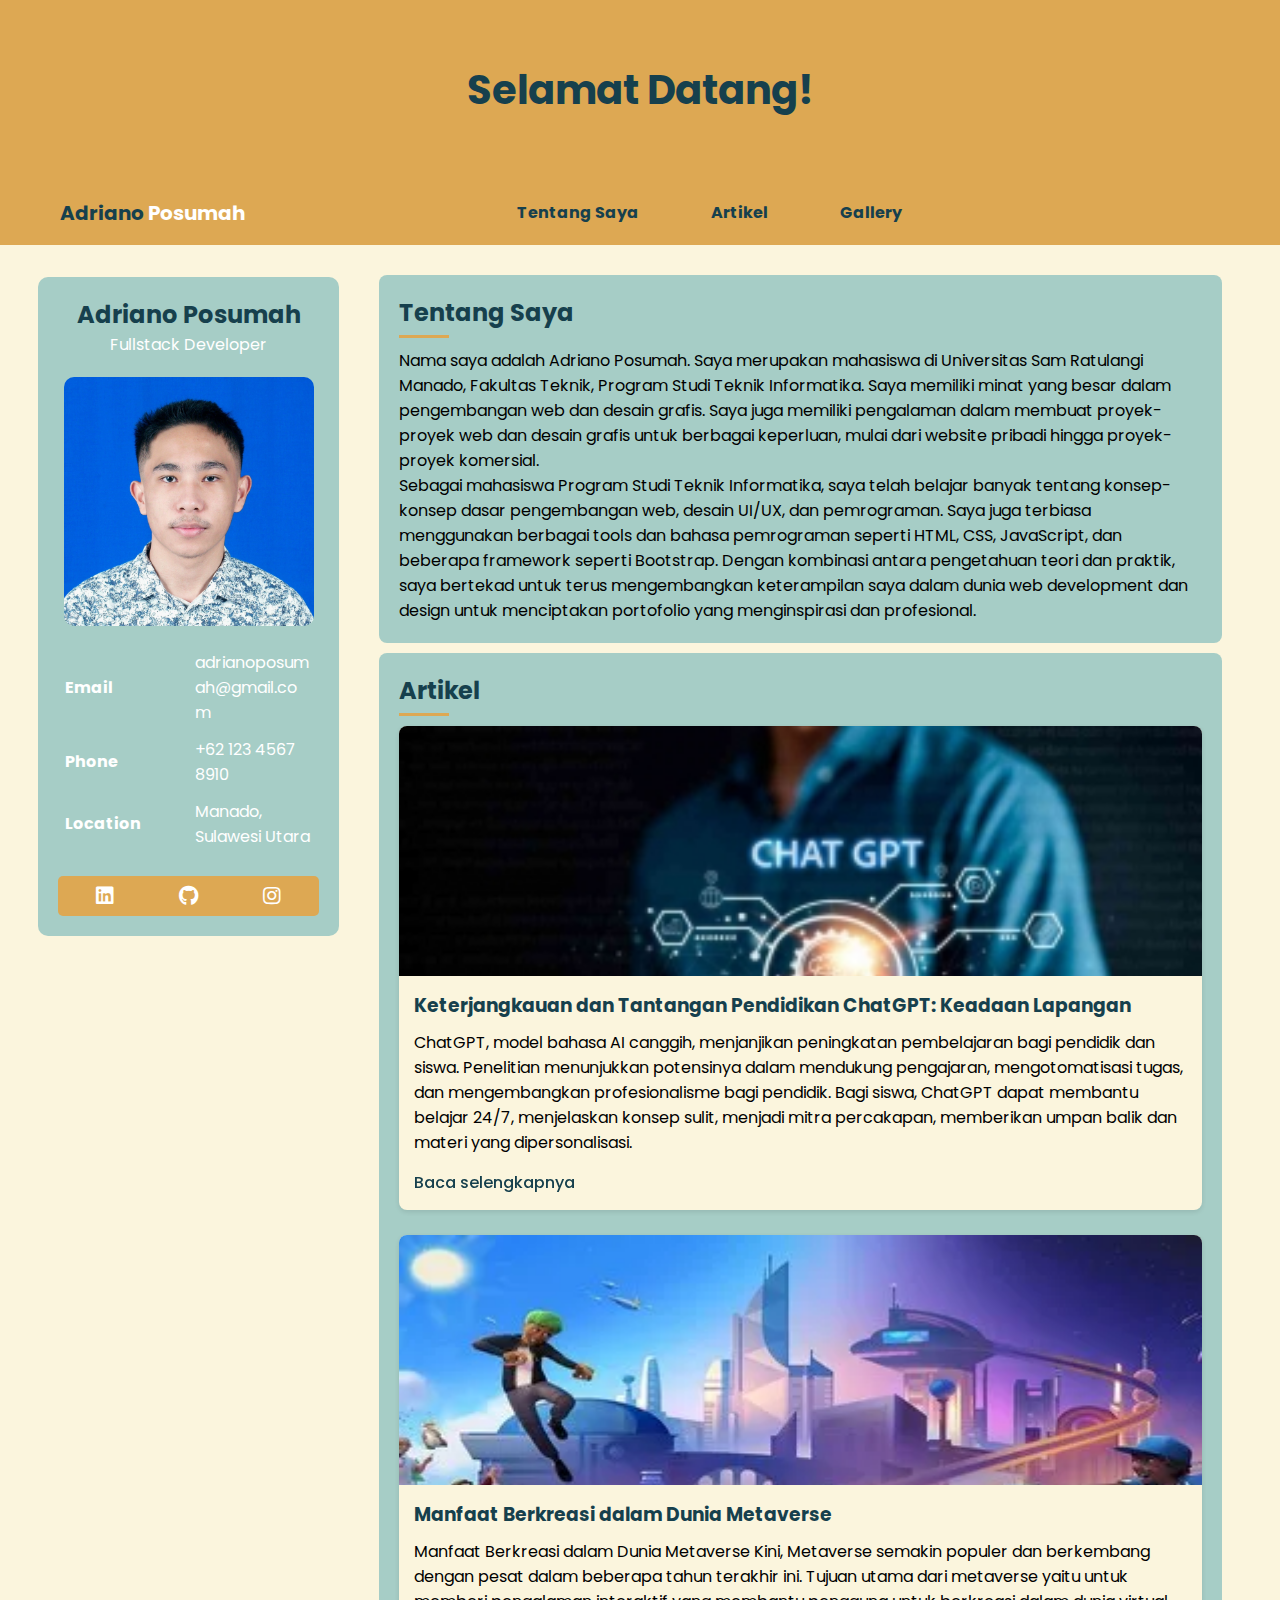
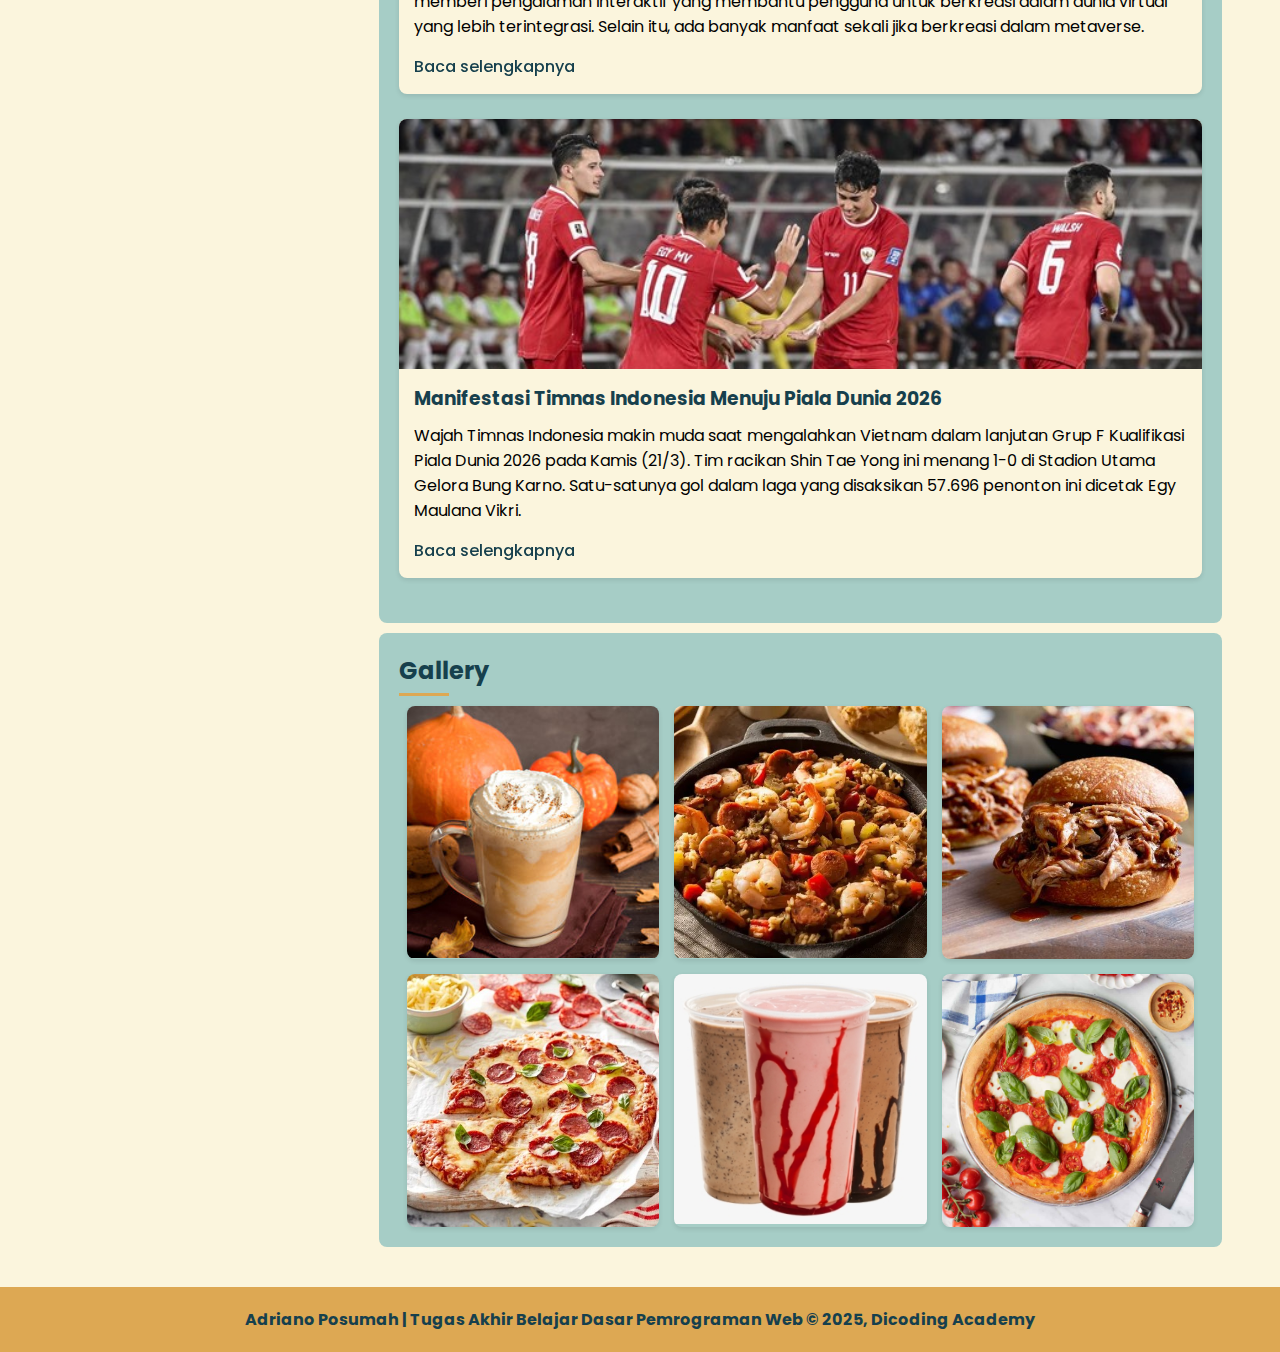
==== index.html @ b84350fc "first commit" ====
<!DOCTYPE html>
<html lang="en">
  <head>
    <meta charset="UTF-8" />
    <meta name="viewport" content="width=device-width, initial-scale=1.0" />
    <title>Tugas Akhir Pembelajaran Dasar Pemrograman Web | Adriano Posumah</title>

    <!-- My Styles -->
    <link rel="stylesheet" href="assets/styles/style.css" />

    <!-- Google Fonts -->
    <link rel="preconnect" href="https://fonts.googleapis.com" />
    <link rel="preconnect" href="https://fonts.gstatic.com" crossorigin />
    <link href="https://fonts.googleapis.com/css2?family=Poppins:wght@100;200;300;400;500;600;700;800;900&family=Quicksand:wght@300..700&display=swap" rel="stylesheet" />

    <!-- Font Awesome Icon -->
    <link
      rel="stylesheet"
      href="https://cdnjs.cloudflare.com/ajax/libs/font-awesome/5.15.4/css/all.min.css"
      integrity="sha512-1ycn6IcaQQ40/MKBW2W4Rhis/DbILU74C1vSrLJxCq57o941Ym01SwNsOMqvEBFlcgUa6xLiPY/NS5R+E6ztJQ=="
      crossorigin="anonymous"
      referrerpolicy="no-referrer"
    />
  </head>
  <body>
    <header>
      <div class="jumbotron">
        <h1>Selamat Datang!</h1>
      </div>
      <nav>
        <div class="logo">Adriano <span>Posumah</span></div>
        <ul>
          <li><a href="#tentang-saya">Tentang Saya</a></li>
          <li><a href="#artikel">Artikel</a></li>
          <li><a href="#gallery">Gallery</a></li>
        </ul>
      </nav>
    </header>
    <main>
      <aside>
        <article class="profile">
          <header>
            <h2>Adriano Posumah</h2>
            <p>Fullstack Developer</p>
            <figure>
              <img src="assets/images/profile.jpg" alt="Profile Picture" />
            </figure>
          </header>

          <section>
            <table>
              <tr>
                <th>Email</th>
                <td>adrianoposumah@gmail.com</td>
              </tr>
              <tr>
                <th>Phone</th>
                <td>+62 123 4567 8910</td>
              </tr>
              <tr>
                <th>Location</th>
                <td>Manado, Sulawesi Utara</td>
              </tr>
            </table>
          </section>
          <footer>
            <ul>
              <li>
                <a href="https://www.linkedin.com/in/adrianoposumah" target="_blank" rel="noopener noreferrer">
                  <i class="fab fa-linkedin"></i>
                </a>
              </li>
              <li>
                <a href="https://www.github.com/adrianoposumah" target="_blank" rel="noopener noreferrer">
                  <i class="fab fa-github"></i>
                </a>
              </li>
              <li>
                <a href="https://www.instagram.com/adrianoposumah" target="_blank" rel="noopener noreferrer">
                  <i class="fab fa-instagram"></i>
                </a>
              </li>
            </ul>
          </footer>
        </article>
      </aside>
      <div class="content">
        <section id="tentang-saya" class="tentang-saya">
          <h2>Tentang Saya</h2>
          <p>
            Nama saya adalah Adriano Posumah. Saya merupakan mahasiswa di Universitas Sam Ratulangi Manado, Fakultas Teknik, Program Studi Teknik Informatika. Saya memiliki minat yang besar dalam pengembangan web dan desain grafis. Saya
            juga memiliki pengalaman dalam membuat proyek-proyek web dan desain grafis untuk berbagai keperluan, mulai dari website pribadi hingga proyek-proyek komersial. <br />
            Sebagai mahasiswa Program Studi Teknik Informatika, saya telah belajar banyak tentang konsep-konsep dasar pengembangan web, desain UI/UX, dan pemrograman. Saya juga terbiasa menggunakan berbagai tools dan bahasa pemrograman
            seperti HTML, CSS, JavaScript, dan beberapa framework seperti Bootstrap. Dengan kombinasi antara pengetahuan teori dan praktik, saya bertekad untuk terus mengembangkan keterampilan saya dalam dunia web development dan design
            untuk menciptakan portofolio yang menginspirasi dan profesional.
          </p>
        </section>

        <section id="artikel" class="artikel">
          <h2>Artikel</h2>
          <a href="https://link.springer.com/article/10.1007/s11528-024-00939-0">
            <article>
              <div class="img-container">
                <img src="assets/images/blog-1.jpg" alt="Keterjangkauan dan Tantangan Pendidikan ChatGPT" />
              </div>
              <h3>Keterjangkauan dan Tantangan Pendidikan ChatGPT: Keadaan Lapangan</h3>
              <p>
                ChatGPT, model bahasa AI canggih, menjanjikan peningkatan pembelajaran bagi pendidik dan siswa. Penelitian menunjukkan potensinya dalam mendukung pengajaran, mengotomatisasi tugas, dan mengembangkan profesionalisme bagi
                pendidik. Bagi siswa, ChatGPT dapat membantu belajar 24/7, menjelaskan konsep sulit, menjadi mitra percakapan, memberikan umpan balik dan materi yang dipersonalisasi.
              </p>
              <span class="read-more">Baca selengkapnya</span>
            </article>
          </a>

          <a href="https://iptek.co.id/manfaat-berkreasi-dalam-dunia-metaverse/">
            <article>
              <div class="img-container">
                <img src="assets/images/blog-2.webp" alt="Manfaat Berkreasi dalam Dunia Metaverse" />
              </div>
              <h3>Manfaat Berkreasi dalam Dunia Metaverse</h3>
              <p>
                Manfaat Berkreasi dalam Dunia Metaverse Kini, Metaverse semakin populer dan berkembang dengan pesat dalam beberapa tahun terakhir ini. Tujuan utama dari metaverse yaitu untuk memberi pengalaman interaktif yang membantu
                pengguna untuk berkreasi dalam dunia virtual yang lebih terintegrasi. Selain itu, ada banyak manfaat sekali jika berkreasi dalam metaverse.
              </p>
              <span class="read-more">Baca selengkapnya</span>
            </article>
          </a>

          <a href="https://www.cnnindonesia.com/olahraga/20240324081853-142-1078241/manifestasi-timnas-indonesia-menuju-piala-dunia-2026">
            <article>
              <div class="img-container">
                <img src="assets/images/blog-3.jpg" alt="Manifestasi Timnas Indonesia Menuju Piala Dunia 2026" />
              </div>
              <h3>Manifestasi Timnas Indonesia Menuju Piala Dunia 2026</h3>
              <p>
                Wajah Timnas Indonesia makin muda saat mengalahkan Vietnam dalam lanjutan Grup F Kualifikasi Piala Dunia 2026 pada Kamis (21/3). Tim racikan Shin Tae Yong ini menang 1-0 di Stadion Utama Gelora Bung Karno. Satu-satunya gol
                dalam laga yang disaksikan 57.696 penonton ini dicetak Egy Maulana Vikri.
              </p>
              <span class="read-more">Baca selengkapnya</span>
            </article>
          </a>
        </section>

        <section id="gallery" class="gallery">
          <h2>Gallery</h2>
          <div class="gallery-container">
            <figure>
              <img class="gallery-image" src="assets/images/sample1.jpg" alt="Gambar 1" />
            </figure>
            <figure>
              <img class="gallery-image" src="assets/images/sample2.jpg" alt="Gambar 2" />
            </figure>
            <figure>
              <img class="gallery-image" src="assets/images/sample3.jpeg" alt="Gambar 3" />
            </figure>
            <figure>
              <img class="gallery-image" src="assets/images/sample4.jpg" alt="Gambar 4" />
            </figure>
            <figure>
              <img class="gallery-image" src="assets/images/sample5.jpeg" alt="Gambar 5" />
            </figure>
            <figure>
              <img class="gallery-image" src="assets/images/sample6.jpg" alt="Gambar 6" />
            </figure>
          </div>
        </section>
      </div>
    </main>

    <footer>
      <p>Adriano Posumah | Tugas Akhir Belajar Dasar Pemrograman Web &#169; 2025, Dicoding Academy</p>
    </footer>
  </body>
</html>
---- assets/styles/style.css ----
* {
  margin: 0;
  padding: 0;
  box-sizing: border-box;
  text-decoration: none;
  list-style: none;
  scroll-behavior: smooth;
}

body {
  font-family: "Poppins", sans-serif;
  background: #fbf5dd;
}

h1,
h2 {
  color: #16404d;
}

.jumbotron {
  font-size: 20px;
  padding: 60px;
  background-color: #dda853;
  text-align: center;
  color: white;
}

header {
  display: inline;
}

nav {
  display: flex;
  background-color: #dda853;
  color: #16404d;
  padding: 10px 60px;
  align-items: center;
  position: sticky;
  top: 0;
  z-index: 1000;
}

nav .logo {
  font-size: 20px;
  font-weight: bold;
}

nav .logo span {
  color: white;
}

nav ul {
  display: flex;
  width: 80%;
  justify-content: center;
  padding-inline: 4rem;
  gap: 2rem;
}

nav li {
  padding: 10px 20px;
  border-radius: 5px;
  transition: background-color 0.3s ease;
  position: relative;
}

nav li a {
  color: #16404d;
  font-weight: bold;
}

nav li:hover {
  background-color: #16404d;
}

nav li:hover a {
  color: white;
}

main {
  display: flex;
  flex-wrap: wrap;
  align-items: flex-start;
  margin: 0 3%;
}

aside {
  width: 25%;
  position: sticky;
  margin-top: 2rem;
  top: 10%;
  background-color: #a6cdc6;
  padding: 20px;
  align-self: flex-start;
  border-radius: 10px;
}

.content {
  flex: 1;
  padding: 20px;
  width: 75%;
  margin-left: 20px;
}

.profile {
  text-align: center;
}

.profile p {
  color: white;
}

.profile figure {
  margin: 0 auto;
  max-width: 250px;
}

.profile img {
  margin-top: 20px;
  width: 100%;
  max-width: 250px;
  border-radius: 10px;
  height: auto;
}

.profile table {
  width: 100%;
  margin-top: 10px;
  color: white;
  table-layout: fixed;
}

.profile th,
.profile td {
  text-align: left;
  padding: 5px;
  word-wrap: break-word;
}

.profile ul {
  display: flex;
  justify-content: center;
  gap: 10px;
  margin-top: 10px;
}

aside footer {
  padding: 0;
  border-radius: 5px;
}

aside footer ul {
  display: flex;
  justify-content: space-evenly;
  align-items: center;
  width: 100%;
  padding: 10px;
  list-style: none;
}

aside footer ul li {
  display: flex;
  align-items: center;
  justify-content: center;
  flex: 1;
}

aside footer ul li a {
  color: white;
  font-size: 20px;
  transition: color 0.3s ease;
  display: flex;
  align-items: center;
  justify-content: center;
  width: 100%;
}

.profile ul li {
  display: inline;
}

.profile ul li a {
  color: white;
  font-size: 20px;
  transition: color 0.3s ease;
}

.profile ul li a:hover {
  color: #16404d;
}

.content section {
  background-color: #a6cdc6;
  margin-top: 10px;
  border-radius: 8px;
  padding: 20px;
}

.content section h2 {
  margin-bottom: 10px;
}

.content section h2::after {
  content: "";
  display: block;
  width: 50px;
  height: 3px;
  background-color: #dda853;
  margin-top: 5px;
}

.artikel article {
  display: flex;
  flex-direction: column;
  background-color: #fbf5dd;
  border-radius: 8px;
  overflow: hidden;
  margin-bottom: 20px;
  box-shadow: 0 2px 5px rgba(0, 0, 0, 0.1);
  transition: transform 0.3s ease, box-shadow 0.3s ease;
  cursor: pointer;
  margin-bottom: 25px;
}

.artikel article:hover {
  transform: translateY(-5px);
  box-shadow: 0 5px 15px rgba(0, 0, 0, 0.2);
}

.artikel article:active {
  transform: translateY(-2px);
  box-shadow: 0 3px 10px rgba(0, 0, 0, 0.15);
}

.artikel article .img-container {
  overflow: hidden;
  max-height: 250px;
}

.artikel article img {
  width: 100%;
  height: auto;
  max-height: 600px;
  object-fit: cover;
  transition: transform 0.5s ease;
}

.artikel article:hover img {
  transform: scale(1.1);
}

.artikel article h3 {
  padding: 15px 15px 5px;
  color: #16404d;
  transition: color 0.3s ease;
}

.artikel article:hover h3 {
  color: #dda853;
}

.artikel article p {
  padding: 5px 15px 15px;
}

.artikel article .read-more {
  margin: 0 15px 15px;
  color: #16404d;
  font-weight: 500;
  display: inline-block;
  position: relative;
}

.artikel article .read-more::after {
  content: "";
  position: absolute;
  bottom: -2px;
  left: 0;
  width: 0;
  height: 2px;
  background-color: #dda853;
  transition: width 0.3s ease;
}

.artikel article:hover .read-more::after {
  width: 100%;
}

.artikel a {
  text-decoration: none;
  color: inherit;
  display: block;
}

.artikel a:hover {
  text-decoration: none;
}

.artikel a:visited {
  color: inherit;
}

.gallery-container {
  display: flex;
  flex-wrap: wrap;
  gap: 15px;
  justify-content: center;
}

.gallery-container figure {
  flex: 0 0 calc(33.333% - 15px);
  overflow: hidden;
  border-radius: 8px;
  box-shadow: 0 2px 5px rgba(0, 0, 0, 0.1);
}

.gallery-image {
  width: 100%;
  height: auto;
  display: block;
  transition: transform 0.3s ease;
}

.gallery-image:hover {
  transform: scale(1.05);
}

footer {
  padding: 20px;
  color: #16404d;
  background-color: #dda853;
  text-align: center;
  font-weight: bold;
  margin-top: 20px;
}

@media (max-width: 1200px) {
  .gallery-container figure {
    flex: 0 0 calc(50% - 15px);
  }

  aside {
    width: 30%;
  }

  .content {
    width: 70%;
  }
}

@media (max-width: 1000px) {
  main {
    flex-direction: column;
  }

  aside {
    width: 100%;
    position: relative;
    margin-bottom: 20px;
    padding: 15px;
  }

  .profile figure {
    max-width: 200px;
  }

  .content {
    width: 100%;
    margin-left: 0;
    padding: 0px;
  }

  .gallery-container figure {
    flex: 0 0 calc(50% - 15px);
  }
}

@media (max-width: 768px) {
  nav {
    flex-direction: column;
    padding: 10px 20px;
  }

  nav ul {
    flex-direction: column;
    width: 100%;
    padding: 0;
    gap: 0.5rem;
    margin-top: 10px;
  }

  nav li {
    text-align: center;
    padding: 8px 0;
  }

  .jumbotron {
    padding: 40px 20px;
    font-size: 18px;
  }

  .content section {
    padding: 15px;
  }

  .profile table th,
  .profile table td {
    display: block;
    width: 100%;
  }

  .profile table th {
    text-align: center;
    padding-top: 10px;
  }
  .profile table td {
    text-align: center;
  }

  .gallery-container figure {
    flex: 0 0 100%;
  }
  .artikel article {
    margin-bottom: 15px;
  }

  .artikel article .img-container {
    max-height: 200px;
  }
}

@media (max-width: 480px) {
  nav {
    padding: 10px;
  }

  .jumbotron {
    padding: 30px 15px;
    font-size: 16px;
  }

  .jumbotron h1 {
    font-size: 1.8rem;
  }

  aside {
    padding: 10px;
  }

  .content {
    padding: 10px;
  }

  .content section {
    padding: 10px;
  }

  .profile img {
    max-width: 180px;
  }
  .artikel article .img-container {
    max-height: 180px;
  }

  .artikel article h3 {
    font-size: 1.2rem;
  }
}
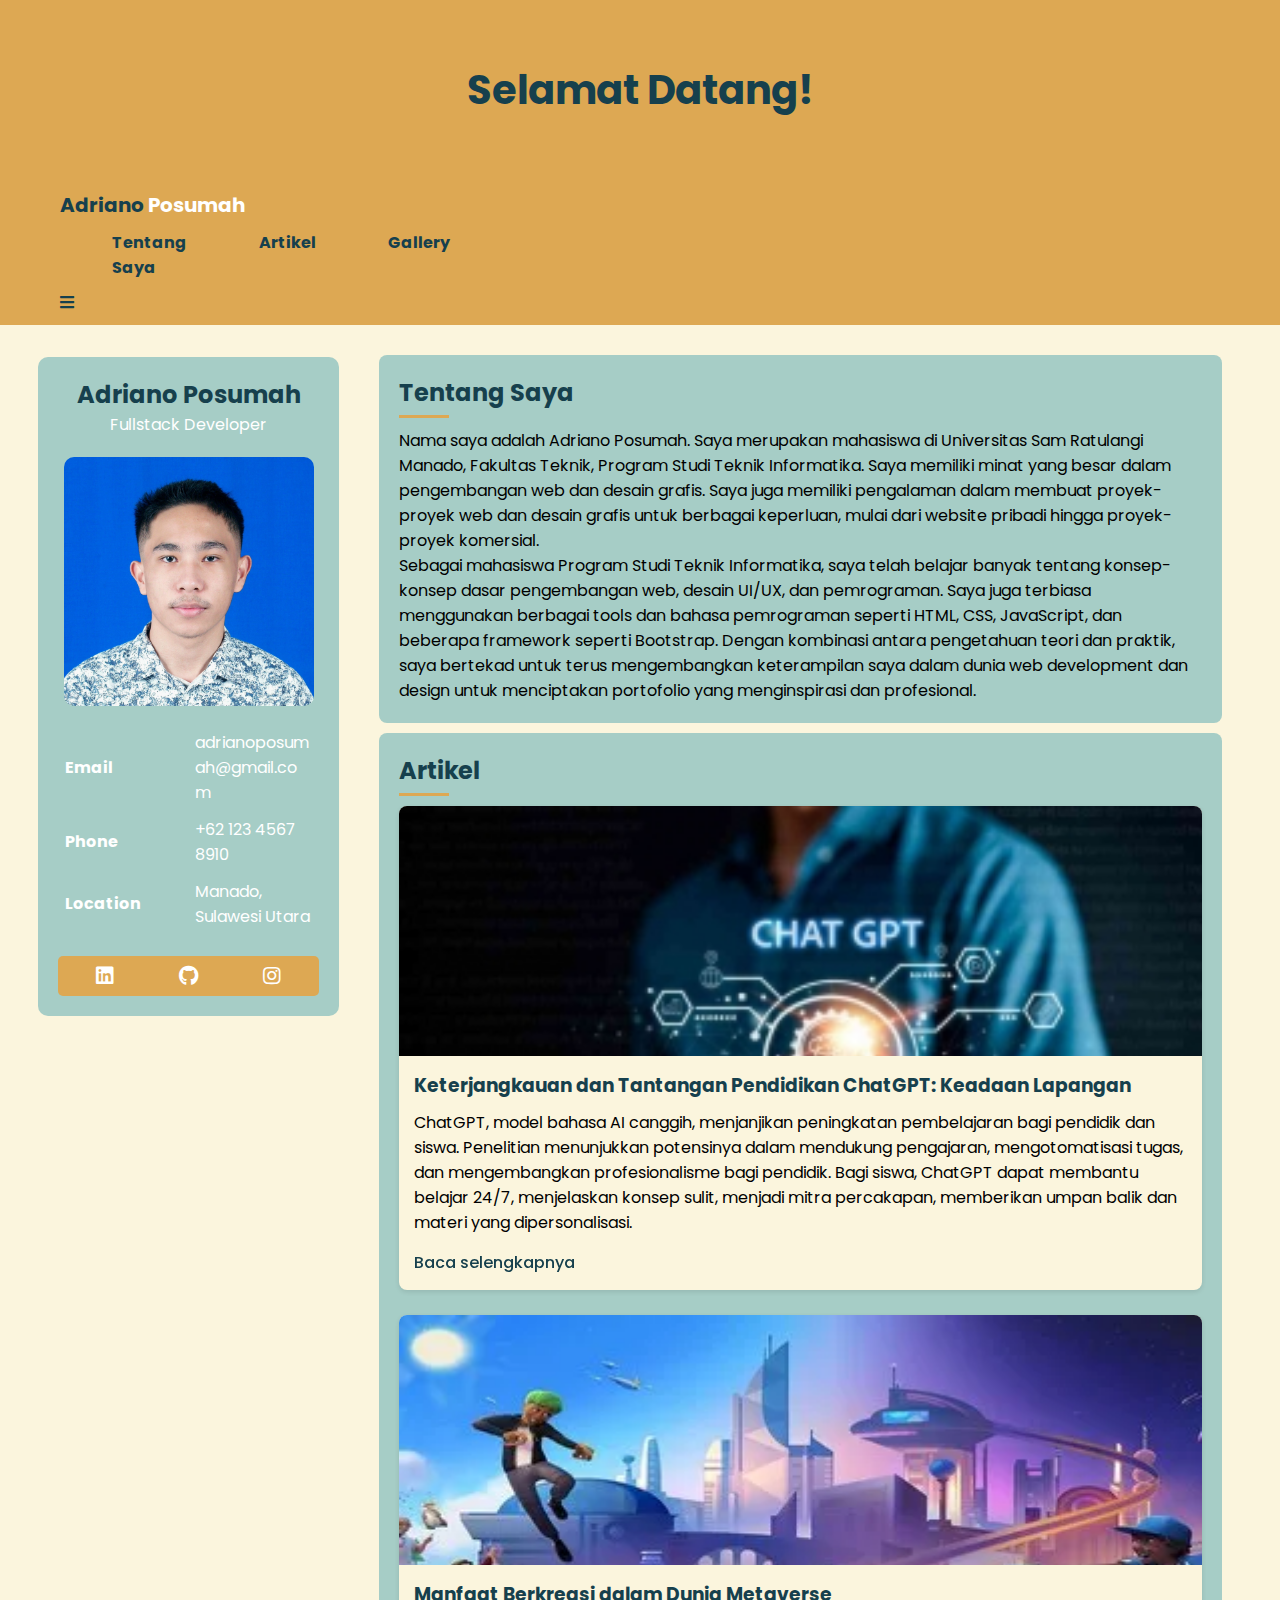
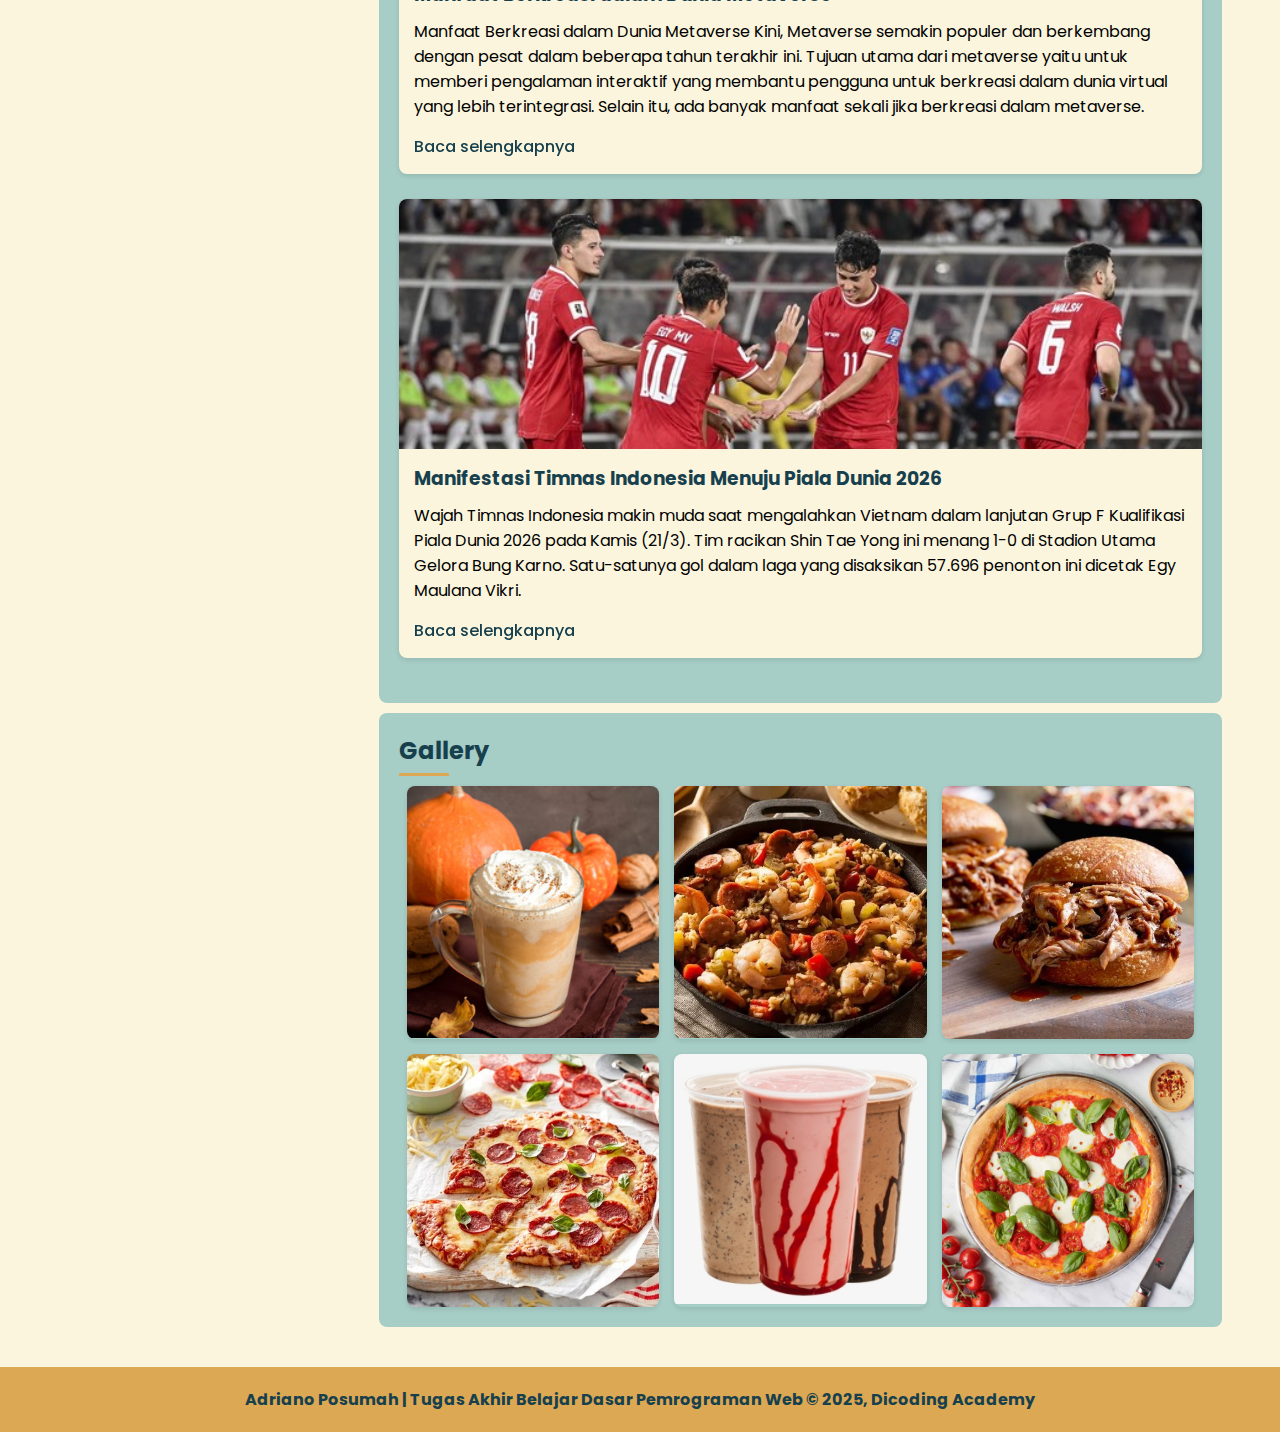
==== commit cdf38415: "url change" ====
--- a/index.html
+++ b/index.html
@@ -28,12 +28,17 @@
         <h1>Selamat Datang!</h1>
       </div>
       <nav>
-        <div class="logo">Adriano <span>Posumah</span></div>
-        <ul>
-          <li><a href="#tentang-saya">Tentang Saya</a></li>
-          <li><a href="#artikel">Artikel</a></li>
-          <li><a href="#gallery">Gallery</a></li>
-        </ul>
+        <div class="nav-container">
+          <div class="logo">Adriano <span>Posumah</span></div>
+          <ul class="nav-menu">
+            <li><a href="#tentang-saya">Tentang Saya</a></li>
+            <li><a href="#artikel">Artikel</a></li>
+            <li><a href="#gallery">Gallery</a></li>
+          </ul>
+          <div class="menu-toggle">
+            <i class="fas fa-bars"></i>
+          </div>
+        </div>
       </nav>
     </header>
     <main>
@@ -66,7 +71,7 @@
           <footer>
             <ul>
               <li>
-                <a href="https://www.linkedin.com/in/adrianoposumah" target="_blank" rel="noopener noreferrer">
+                <a href="https://www.linkedin.com/in/adriano-posumah" target="_blank" rel="noopener noreferrer">
                   <i class="fab fa-linkedin"></i>
                 </a>
               </li>
@@ -76,7 +81,7 @@
                 </a>
               </li>
               <li>
-                <a href="https://www.instagram.com/adrianoposumah" target="_blank" rel="noopener noreferrer">
+                <a href="https://www.instagram.com/adrianopsmh" target="_blank" rel="noopener noreferrer">
                   <i class="fab fa-instagram"></i>
                 </a>
               </li>
@@ -170,5 +175,6 @@
     <footer>
       <p>Adriano Posumah | Tugas Akhir Belajar Dasar Pemrograman Web &#169; 2025, Dicoding Academy</p>
     </footer>
+    <script src="assets/scripts/script.js"></script>
   </body>
 </html>
